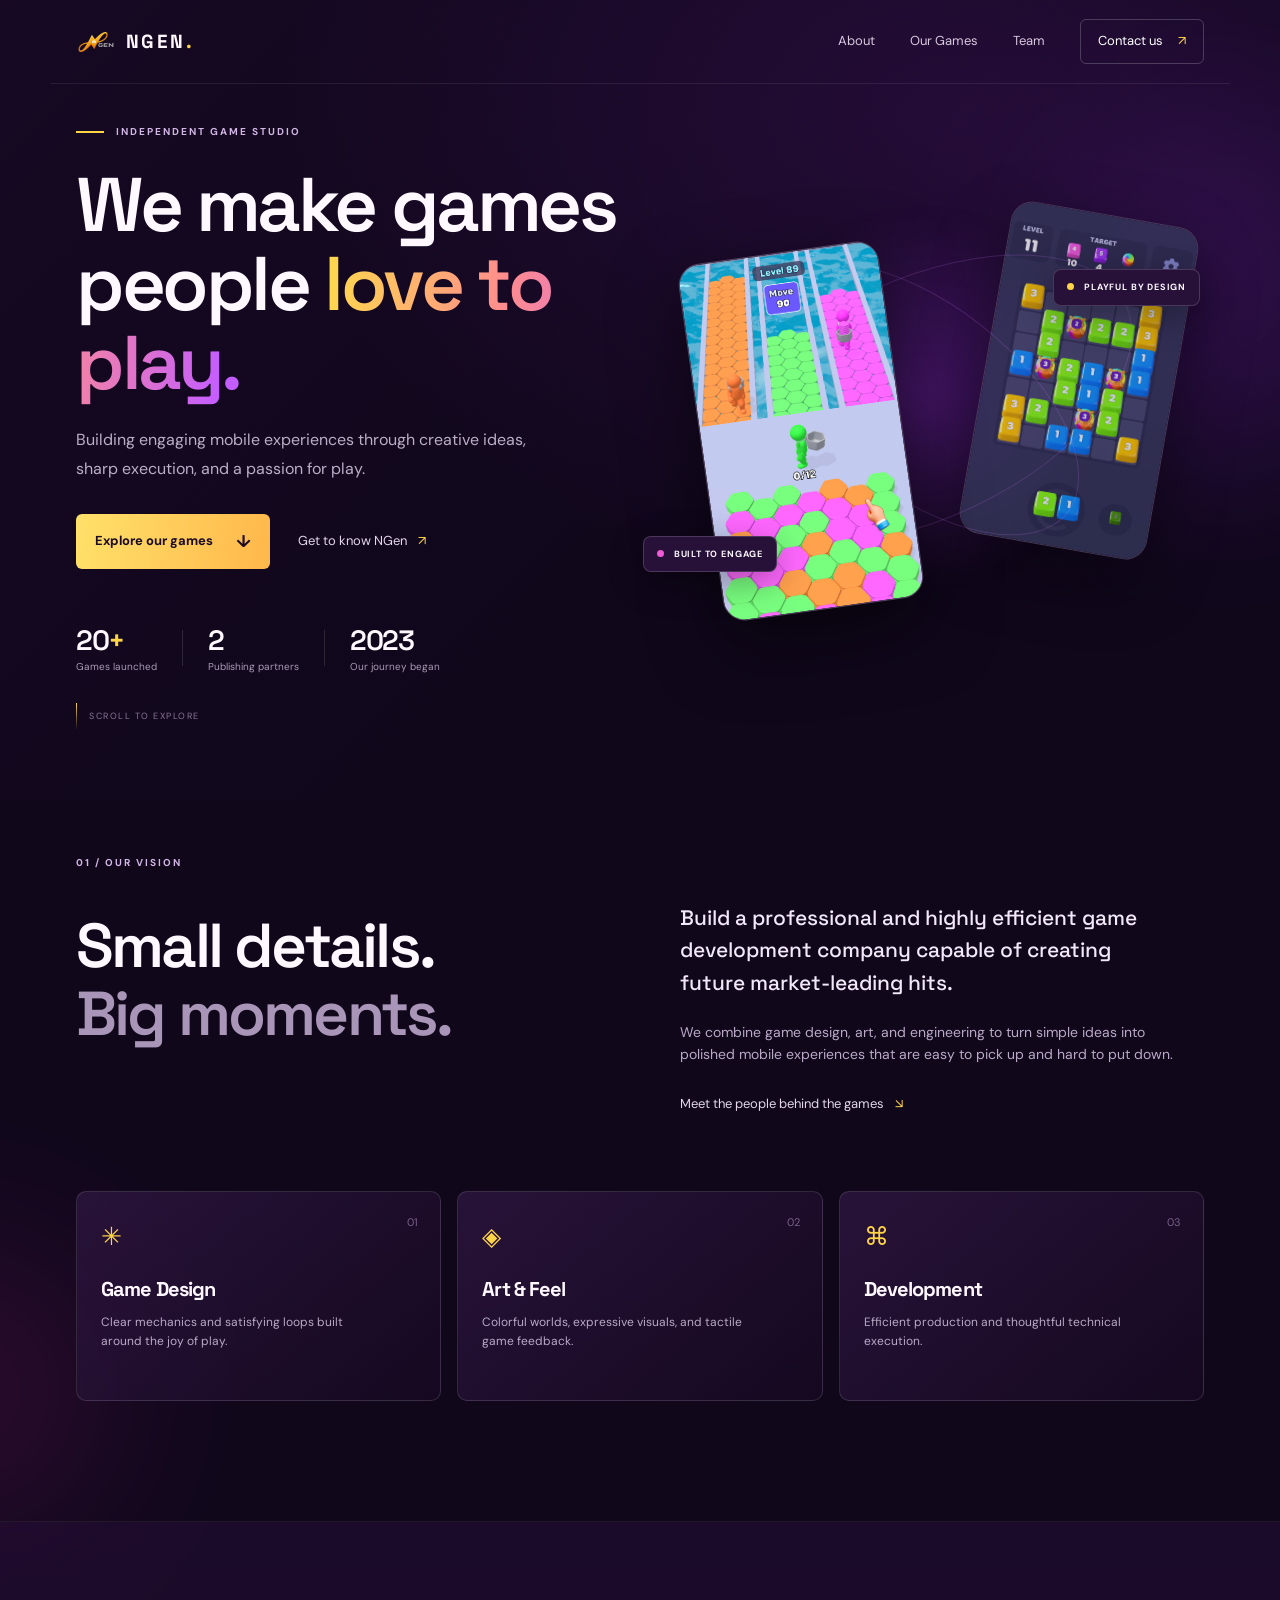
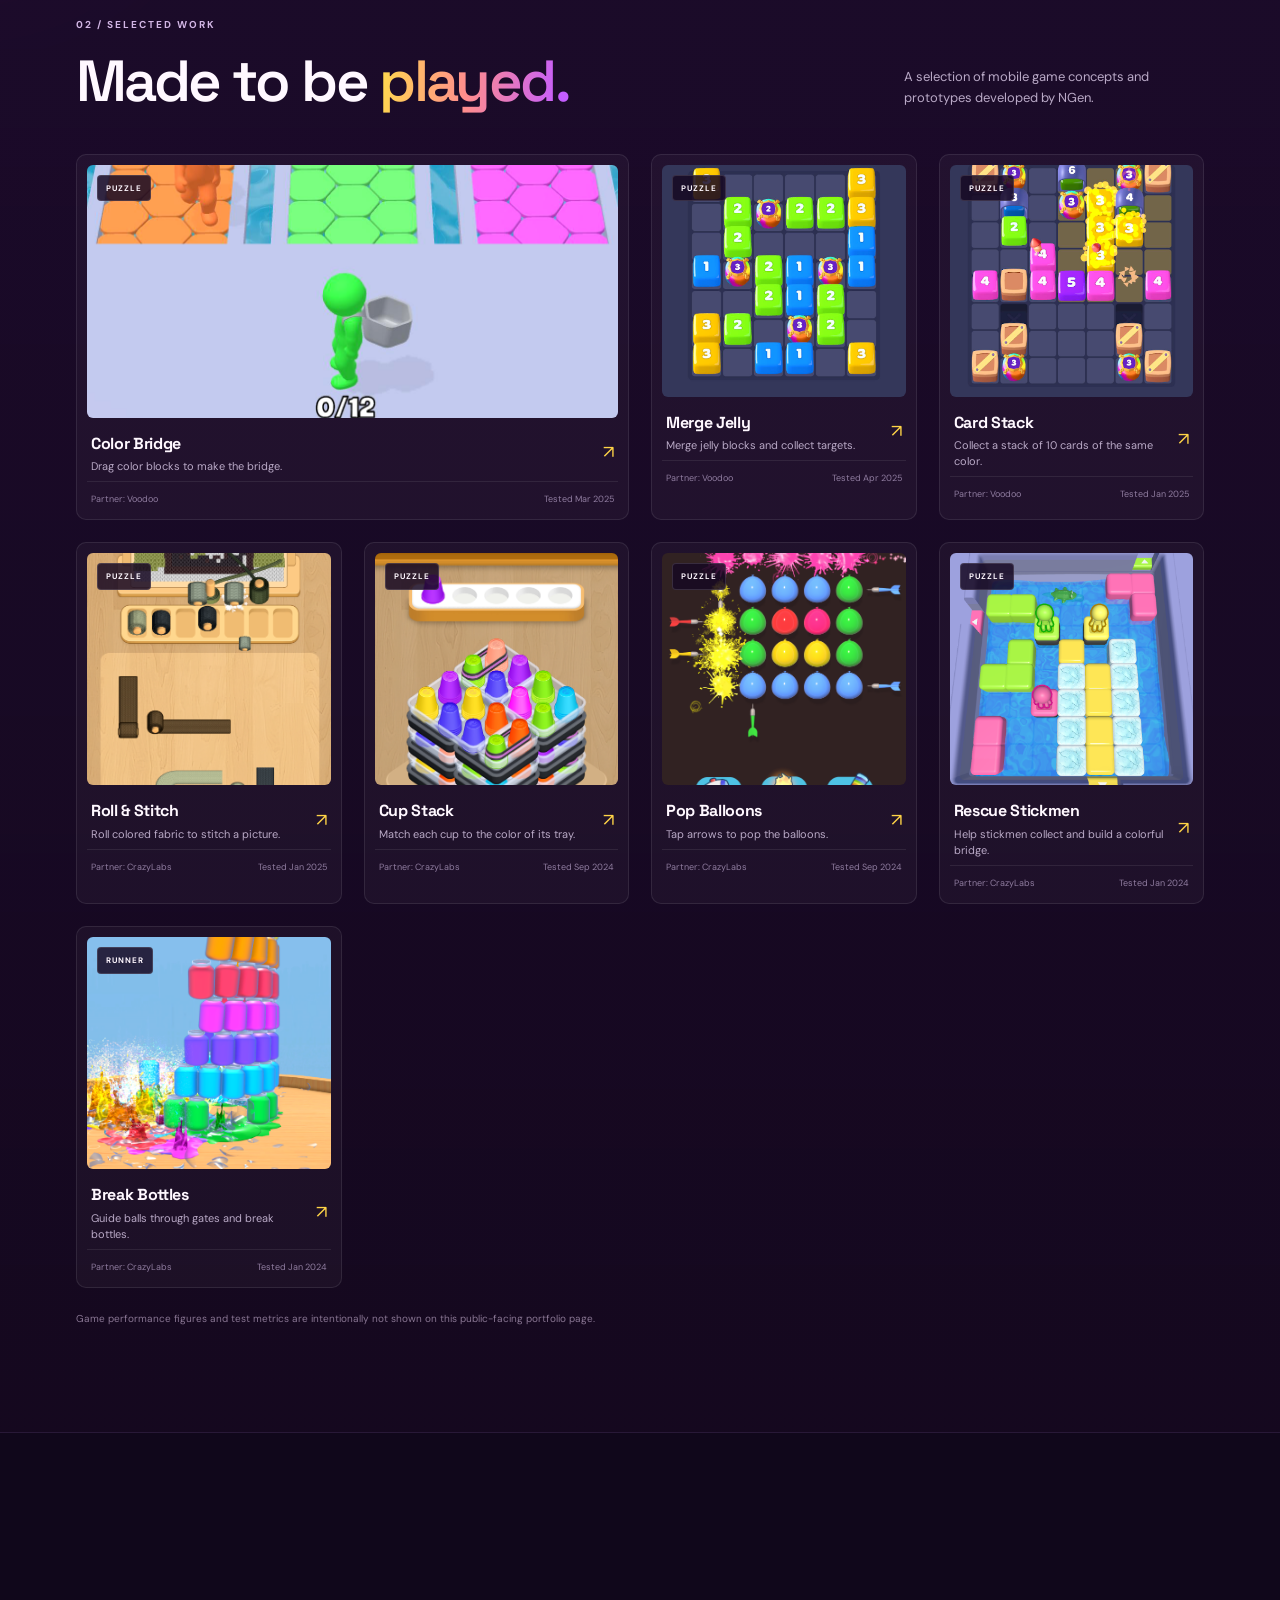
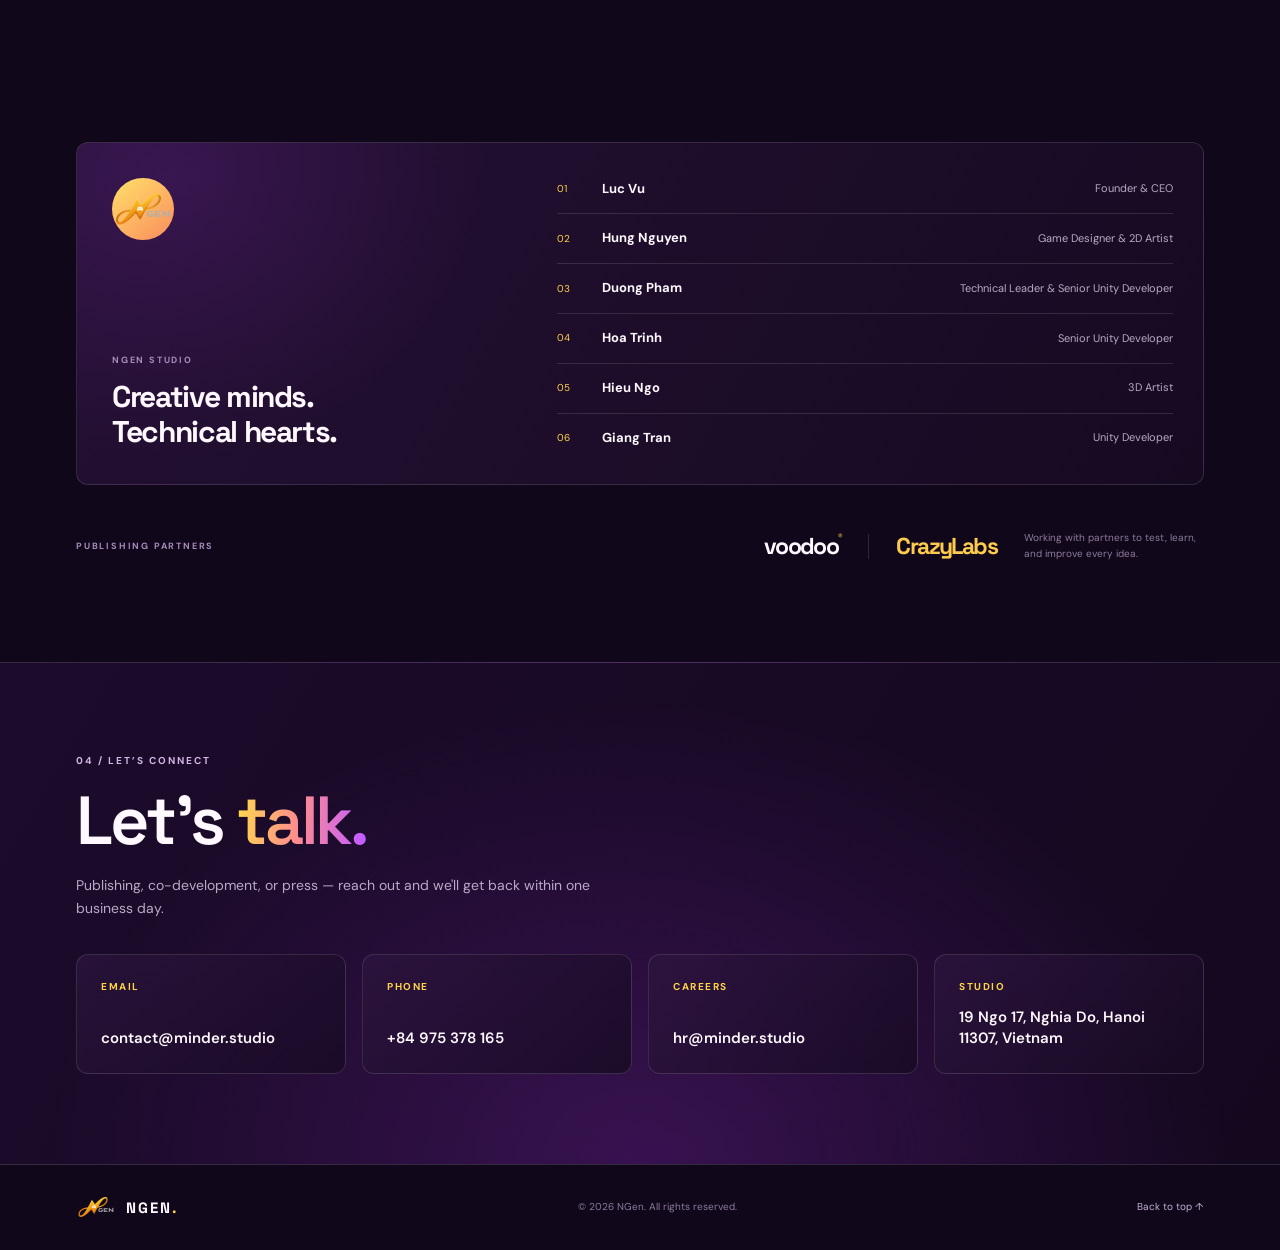
==== index.html @ eea365c1 "first commit" ====
<!doctype html>
<html lang="en">
<head>
  <meta charset="utf-8">
  <meta name="viewport" content="width=device-width, initial-scale=1">
  <meta name="theme-color" content="#160923">
  <meta name="description" content="NGen — game development studio creating engaging mobile games and future market-leading hits.">
  <title>NGen — Game Development Studio</title>
  <link rel="preconnect" href="https://fonts.googleapis.com">
  <link rel="preconnect" href="https://fonts.gstatic.com" crossorigin>
  <link href="https://fonts.googleapis.com/css2?family=DM+Sans:wght@400;500;600;700&family=Space+Grotesk:wght@400;500;600;700&display=swap" rel="stylesheet">
  <link rel="stylesheet" href="style.css">
</head>
<body>
  <div class="ambient ambient-one"></div>
  <div class="ambient ambient-two"></div>

  <header class="site-header">
    <a class="brand" href="#home" aria-label="NGen home">
      <img src="assets/fabric-icon.png" alt="NGen Logo" class="brand-logo-img">
      <span>NGEN<span class="brand-dot">.</span></span>
    </a>
    <button class="menu-toggle" aria-label="Toggle navigation" aria-expanded="false">
      <span></span><span></span>
    </button>
    <nav class="nav">
      <a href="#about">About</a>
      <a href="#games">Our Games</a>
      <a href="#team">Team</a>
      <a class="nav-cta" href="#contact">Contact us <span>↗</span></a>
    </nav>
  </header>

  <main>
    <!-- HERO SECTION -->
    <section class="hero section-wrap" id="home">
      <div class="hero-copy reveal">
        <div class="eyebrow"><span class="eyebrow-line"></span> INDEPENDENT GAME STUDIO</div>
        <h1>We make games<br>people <span class="gradient-text">love to play.</span></h1>
        <p class="hero-lead">Building engaging mobile experiences through creative ideas, sharp execution, and a passion for play.</p>
        <div class="hero-actions">
          <a class="button button-primary" href="#games">Explore our games <span>↓</span></a>
          <a class="text-link" href="#about">Get to know NGen <span>↗</span></a>
        </div>
        <div class="hero-stats">
          <div><strong>20<span>+</span></strong><small>Games launched</small></div>
          <i></i>
          <div><strong>2</strong><small>Publishing partners</small></div>
          <i></i>
          <div><strong>2023</strong><small>Our journey began</small></div>
        </div>
      </div>
      <div class="hero-art reveal">
        <div class="art-glow"></div>
        <div class="floating-card card-back"><img src="assets/merge-jelly.png" alt="Merge Jelly gameplay"></div>
        <div class="floating-card card-front"><img src="assets/color-bridge.png" alt="Color Bridge gameplay"></div>
        <div class="art-chip chip-one"><span class="chip-dot yellow"></span> PLAYFUL BY DESIGN</div>
        <div class="art-chip chip-two"><span class="chip-dot pink"></span> BUILT TO ENGAGE</div>
        <div class="orbit orbit-one"></div>
        <div class="orbit orbit-two"></div>
      </div>
      <a class="scroll-cue" href="#about"><span></span> SCROLL TO EXPLORE</a>
    </section>

    <!-- VISION SECTION -->
    <section class="vision section-wrap" id="about">
      <div class="section-kicker reveal">01 / OUR VISION</div>
      <div class="vision-grid">
        <h2 class="reveal">Small details.<br><span class="muted">Big moments.</span></h2>
        <div class="vision-copy reveal">
          <p class="large-copy">Build a professional and highly efficient game development company capable of creating future market-leading hits.</p>
          <p>We combine game design, art, and engineering to turn simple ideas into polished mobile experiences that are easy to pick up and hard to put down.</p>
          <a class="text-link" href="#team">Meet the people behind the games <span>↘</span></a>
        </div>
      </div>
      <div class="capabilities">
        <article class="capability reveal"><span class="cap-number">01</span><div class="cap-icon">✳</div><h3>Game Design</h3><p>Clear mechanics and satisfying loops built around the joy of play.</p></article>
        <article class="capability reveal"><span class="cap-number">02</span><div class="cap-icon">◈</div><h3>Art & Feel</h3><p>Colorful worlds, expressive visuals, and tactile game feedback.</p></article>
        <article class="capability reveal"><span class="cap-number">03</span><div class="cap-icon">⌘</div><h3>Development</h3><p>Efficient production and thoughtful technical execution.</p></article>
      </div>
    </section>

    <!-- GAMES SECTION -->
    <section class="games-section" id="games">
      <div class="section-wrap">
        <div class="section-heading reveal">
          <div>
            <div class="section-kicker">02 / SELECTED WORK</div>
            <h2>Made to be <span class="gradient-text">played.</span></h2>
          </div>
          <p>A selection of mobile game concepts and prototypes developed by NGen.</p>
        </div>
        <div class="game-grid">
          <article class="game-card game-large reveal"><div class="game-image"><img src="assets/color-bridge.png" alt="Color Bridge gameplay"><span class="game-type">PUZZLE</span></div><div class="game-info"><div><h3>Color Bridge</h3><p>Drag color blocks to make the bridge.</p></div><span class="game-arrow">↗</span></div><div class="game-meta"><span>Partner: Voodoo</span><span>Tested Mar 2025</span></div></article>
          <article class="game-card reveal"><div class="game-image"><img src="assets/merge-jelly.png" alt="Merge Jelly gameplay"><span class="game-type">PUZZLE</span></div><div class="game-info"><div><h3>Merge Jelly</h3><p>Merge jelly blocks and collect targets.</p></div><span class="game-arrow">↗</span></div><div class="game-meta"><span>Partner: Voodoo</span><span>Tested Apr 2025</span></div></article>
          <article class="game-card reveal"><div class="game-image"><img src="assets/card-stack.png" alt="Card Stack gameplay"><span class="game-type">PUZZLE</span></div><div class="game-info"><div><h3>Card Stack</h3><p>Collect a stack of 10 cards of the same color.</p></div><span class="game-arrow">↗</span></div><div class="game-meta"><span>Partner: Voodoo</span><span>Tested Jan 2025</span></div></article>
          <article class="game-card reveal"><div class="game-image"><img src="assets/roll-stitch.png" alt="Roll and Stitch gameplay"><span class="game-type">PUZZLE</span></div><div class="game-info"><div><h3>Roll & Stitch</h3><p>Roll colored fabric to stitch a picture.</p></div><span class="game-arrow">↗</span></div><div class="game-meta"><span>Partner: CrazyLabs</span><span>Tested Jan 2025</span></div></article>
          <article class="game-card reveal"><div class="game-image"><img src="assets/cup-stack.png" alt="Cup Stack gameplay"><span class="game-type">PUZZLE</span></div><div class="game-info"><div><h3>Cup Stack</h3><p>Match each cup to the color of its tray.</p></div><span class="game-arrow">↗</span></div><div class="game-meta"><span>Partner: CrazyLabs</span><span>Tested Sep 2024</span></div></article>
          <article class="game-card reveal"><div class="game-image"><img src="assets/pop-balloons.png" alt="Pop Balloons gameplay"><span class="game-type">PUZZLE</span></div><div class="game-info"><div><h3>Pop Balloons</h3><p>Tap arrows to pop the balloons.</p></div><span class="game-arrow">↗</span></div><div class="game-meta"><span>Partner: CrazyLabs</span><span>Tested Sep 2024</span></div></article>
          <article class="game-card reveal"><div class="game-image"><img src="assets/rescue-stickmen.png" alt="Rescue Stickmen gameplay"><span class="game-type">PUZZLE</span></div><div class="game-info"><div><h3>Rescue Stickmen</h3><p>Help stickmen collect and build a colorful bridge.</p></div><span class="game-arrow">↗</span></div><div class="game-meta"><span>Partner: CrazyLabs</span><span>Tested Jan 2024</span></div></article>
          <article class="game-card reveal"><div class="game-image"><img src="assets/break-bottles.png" alt="Break Bottles gameplay"><span class="game-type">RUNNER</span></div><div class="game-info"><div><h3>Break Bottles</h3><p>Guide balls through gates and break bottles.</p></div><span class="game-arrow">↗</span></div><div class="game-meta"><span>Partner: CrazyLabs</span><span>Tested Jan 2024</span></div></article>
        </div>
        <p class="portfolio-note">Game performance figures and test metrics are intentionally not shown on this public-facing portfolio page.</p>
      </div>
    </section>

    <!-- TEAM SECTION -->
    <section class="team section-wrap" id="team">
      <div class="section-kicker reveal">03 / THE PEOPLE</div>
      <div class="team-heading reveal">
        <h2>A team built<br><span class="muted">to make things happen.</span></h2>
        <p>A focused team bringing together game design, art, and Unity engineering.</p>
      </div>
      <div class="team-panel reveal">
        <div class="team-intro">
          <div class="team-orb"><img src="assets/fabric-icon.png" alt="NGen Icon" class="team-orb-img"></div>
          <div><span class="tiny-label">NGEN STUDIO</span><h3>Creative minds.<br>Technical hearts.</h3></div>
        </div>
        <div class="team-list">
          <div><span class="member-index">01</span><span class="member-name">Luc Vu</span><span class="member-role">Founder & CEO</span></div>
          <div><span class="member-index">02</span><span class="member-name">Hung Nguyen</span><span class="member-role">Game Designer & 2D Artist</span></div>
          <div><span class="member-index">03</span><span class="member-name">Duong Pham</span><span class="member-role">Technical Leader & Senior Unity Developer</span></div>
          <div><span class="member-index">04</span><span class="member-name">Hoa Trinh</span><span class="member-role">Senior Unity Developer</span></div>
          <div><span class="member-index">05</span><span class="member-name">Hieu Ngo</span><span class="member-role">3D Artist</span></div>
          <div><span class="member-index">06</span><span class="member-name">Giang Tran</span><span class="member-role">Unity Developer</span></div>
        </div>
      </div>
      <div class="partner-row reveal">
        <span class="tiny-label">PUBLISHING PARTNERS</span>
        <div class="partner-name">voodoo<span>®</span></div>
        <div class="partner-divider"></div>
        <div class="partner-name crazylabs">CrazyLabs</div>
        <div class="partner-caption">Working with partners to test, learn, and improve every idea.</div>
      </div>
    </section>

    <!-- CONTACT SECTION (Đã tối ưu màu sắc, đồng bộ card và grid) -->
    <section class="contact-section" id="contact">
      <div class="section-wrap contact-inner reveal">
        <div class="section-kicker">04 / LET’S CONNECT</div>
        <h2>Let's <span class="gradient-text">talk.</span></h2>
        <p>Publishing, co-development, or press — reach out and we'll get back within one business day.</p>
        
        <div class="contact-grid">
          <div class="contact-card">
            <span class="contact-label">EMAIL</span>
            <a href="mailto:contact@minder.studio" class="contact-value">contact@minder.studio</a>
          </div>
          <div class="contact-card">
            <span class="contact-label">PHONE</span>
            <a href="tel:+84975378165" class="contact-value">+84 975 378 165</a>
          </div>
          <div class="contact-card">
            <span class="contact-label">CAREERS</span>
            <a href="mailto:hr@minder.studio" class="contact-value">hr@minder.studio</a>
          </div>
          <div class="contact-card">
            <span class="contact-label">STUDIO</span>
            <p class="contact-value">19 Ngo 17, Nghia Do, Hanoi 11307, Vietnam</p>
          </div>
        </div>
      </div>
    </section>
  </main>

  <footer class="footer">
    <a class="brand" href="#home">
      <img src="assets/fabric-icon.png" alt="NGen Logo" class="brand-logo-img">
      <span>NGEN<span class="brand-dot">.</span></span>
    </a>
    <span>© <span id="year"></span> NGen. All rights reserved.</span>
    <a href="#home">Back to top ↑</a>
  </footer>
  <script src="script.js"></script>
</body>
</html>
---- style.css ----
:root {
  --bg: #10071b;
  --panel: #1a0c29;
  --panel2: #211031;
  --text: #fff8ff;
  --muted: #b9a9c6;
  --purple: #9e42f5;
  --pink: #f05bd6;
  --yellow: #ffd447;
  --line: rgba(255, 255, 255, 0.12);
  --max: 1180px;
}
* {
  box-sizing: border-box;
}
html {
  scroll-behavior: smooth;
  scroll-padding-top: 90px;
}
body {
  margin: 0;
  background: var(--bg);
  color: var(--text);
  font-family: "DM Sans", sans-serif;
  line-height: 1.6;
  overflow-x: hidden;
}
body:before {
  content: "";
  position: absolute;
  inset: 0 0 auto;
  height: 800px;
  pointer-events: none;
  background: radial-gradient(ellipse at 75% 15%, rgba(104, 30, 150, 0.22), transparent 50%),
    linear-gradient(135deg, rgba(65, 20, 90, 0.12), transparent 60%);
}
a {
  color: inherit;
  text-decoration: none;
}
.ambient {
  position: absolute;
  pointer-events: none;
  filter: blur(90px);
  opacity: 0.16;
  border-radius: 50%;
  z-index: -1;
}
.ambient-one {
  width: 360px;
  height: 360px;
  background: #982cf0;
  top: 100px;
  right: -120px;
}
.ambient-two {
  width: 280px;
  height: 280px;
  background: #d529a8;
  top: 1250px;
  left: -180px;
}
.site-header {
  height: 84px;
  max-width: var(--max);
  margin: auto;
  padding: 0 26px;
  display: flex;
  align-items: center;
  justify-content: space-between;
  position: relative;
  z-index: 10;
  border-bottom: 1px solid rgba(255, 255, 255, 0.08);
}
.brand {
  display: inline-flex;
  align-items: center;
  gap: 10px;
  font: 700 19px "Space Grotesk", sans-serif;
  letter-spacing: 0.13em;
}
.brand-logo-img {
  height: 40px;
  width: auto;
  object-fit: contain;
}
.brand-dot {
  color: var(--yellow);
}
.nav {
  display: flex;
  align-items: center;
  gap: 35px;
  font-size: 13px;
  color: #d7c9df;
}
.nav a:not(.nav-cta):hover,
.text-link:hover {
  color: var(--yellow);
}
.nav-cta {
  padding: 11px 17px;
  border: 1px solid rgba(255, 255, 255, 0.2);
  border-radius: 6px;
  color: #fff;
}
.nav-cta span {
  margin-left: 12px;
  color: var(--yellow);
}
.menu-toggle {
  display: none;
  background: none;
  border: 0;
}
.section-wrap {
  max-width: var(--max);
  margin: auto;
  padding-left: 26px;
  padding-right: 26px;
}
.hero {
  min-height: 660px;
  display: grid;
  grid-template-columns: 1fr 1fr;
  align-items: center;
  position: relative;
  padding-top: 40px;
  padding-bottom: 80px;
}
.eyebrow,
.section-kicker,
.tiny-label {
  font-size: 10px;
  letter-spacing: 0.2em;
  font-weight: 700;
  color: #d2b6e5;
}
.eyebrow {
  display: flex;
  align-items: center;
  gap: 12px;
}
.eyebrow-line {
  display: block;
  width: 28px;
  height: 2px;
  background: var(--yellow);
}
h1, h2, h3, p {
  margin-top: 0;
}
h1, h2, h3 {
  font-family: "Space Grotesk", sans-serif;
  letter-spacing: -0.045em;
}
h1 {
  font-size: clamp(48px, 6vw, 76px);
  line-height: 1.04;
  margin: 25px 0 24px;
  font-weight: 600;
}
h2 {
  font-size: clamp(38px, 4.8vw, 58px);
  line-height: 1.1;
  font-weight: 600;
  margin: 17px 0;
}
.gradient-text {
  background: linear-gradient(95deg, #ffd84e 2%, #ff8c8e 47%, #c45dff 95%);
  -webkit-background-clip: text;
  background-clip: text;
  color: transparent;
}
.muted {
  color: #a995b7;
}
.hero-lead {
  font-size: 16px;
  color: #bbaec7;
  max-width: 470px;
  line-height: 1.8;
}
.hero-actions {
  display: flex;
  align-items: center;
  gap: 28px;
  margin-top: 30px;
}
.button {
  display: inline-flex;
  align-items: center;
  gap: 23px;
  padding: 14px 19px;
  border-radius: 6px;
  font-size: 13px;
  font-weight: 700;
  transition: transform 0.2s, box-shadow 0.2s;
}
.button:hover {
  transform: translateY(-3px);
  box-shadow: 0 10px 35px #8e2cd344;
}
.button-primary {
  color: #1b0c24;
  background: linear-gradient(100deg, #ffe16a, #ffb74b);
}
.button span {
  font-size: 17px;
}
.text-link {
  font-size: 13px;
  color: #e4d7ed;
  transition: color 0.2s;
}
.text-link span {
  margin-left: 8px;
  color: var(--yellow);
}
.hero-stats {
  display: flex;
  align-items: center;
  gap: 25px;
  margin-top: 53px;
}
.hero-stats div {
  display: flex;
  flex-direction: column;
}
.hero-stats strong {
  font: 600 28px "Space Grotesk";
  letter-spacing: -0.05em;
}
.hero-stats strong span {
  color: var(--yellow);
}
.hero-stats small {
  font-size: 10px;
  color: #a99ab5;
  margin-top: 1px;
}
.hero-stats i {
  height: 36px;
  width: 1px;
  background: var(--line);
}
.hero-art {
  height: 470px;
  position: relative;
  display: flex;
  align-items: center;
  justify-content: center;
}
.art-glow {
  position: absolute;
  width: 370px;
  height: 370px;
  background: radial-gradient(circle, rgba(161, 48, 235, 0.32), transparent 70%);
  filter: blur(12px);
}
.floating-card {
  position: absolute;
  overflow: hidden;
  border: 1px solid rgba(255, 255, 255, 0.22);
  box-shadow: 0 25px 70px #0008;
  border-radius: 22px;
  background: #211033;
}
.floating-card img {
  width: 100%;
  height: 100%;
  object-fit: cover;
  display: block;
}
.card-back {
  width: 190px;
  height: 337px;
  right: 30px;
  top: 48px;
  transform: rotate(10deg);
  opacity: 0.8;
}
.card-front {
  width: 202px;
  height: 360px;
  left: 60px;
  top: 87px;
  transform: rotate(-8deg);
  z-index: 2;
}
.orbit {
  position: absolute;
  border: 1px solid rgba(212, 123, 255, 0.18);
  border-radius: 50%;
  transform: rotate(-25deg);
}
.orbit-one {
  width: 450px;
  height: 240px;
}
.orbit-two {
  width: 370px;
  height: 190px;
  transform: rotate(38deg);
}
.art-chip {
  position: absolute;
  z-index: 3;
  padding: 10px 13px;
  background: #271139;
  border: 1px solid rgba(255, 255, 255, 0.16);
  border-radius: 8px;
  font-size: 9px;
  font-weight: 700;
  letter-spacing: 0.09em;
  box-shadow: 0 10px 35px #0005;
}
.chip-one {
  right: 4px;
  top: 105px;
}
.chip-two {
  left: 3px;
  bottom: 62px;
}
.chip-dot {
  display: inline-block;
  width: 7px;
  height: 7px;
  border-radius: 50%;
  margin-right: 7px;
}
.yellow {
  background: var(--yellow);
}
.pink {
  background: var(--pink);
}
.scroll-cue {
  position: absolute;
  bottom: 25px;
  left: 26px;
  font-size: 9px;
  letter-spacing: 0.17em;
  color: #887695;
  display: flex;
  align-items: center;
  gap: 12px;
}
.scroll-cue span {
  height: 27px;
  width: 1px;
  background: linear-gradient(var(--yellow), transparent);
}
.vision {
  padding-top: 100px;
  padding-bottom: 120px;
}
.vision-grid {
  display: grid;
  grid-template-columns: 1fr 1fr;
  gap: 80px;
  align-items: start;
  margin-top: 24px;
}
.vision-grid h2 {
  font-size: clamp(42px, 5vw, 62px);
}
.vision-copy {
  padding-top: 7px;
}
.large-copy {
  font: 500 21px/1.55 "Space Grotesk";
  color: #f2e8f8;
  max-width: 500px;
}
.vision-copy > p:not(.large-copy) {
  font-size: 14px;
  color: var(--muted);
  max-width: 500px;
  margin-bottom: 25px;
}
.capabilities {
  display: grid;
  grid-template-columns: repeat(3, 1fr);
  gap: 16px;
  margin-top: 75px;
}
.capability {
  position: relative;
  border: 1px solid var(--line);
  background: linear-gradient(140deg, rgba(46, 22, 64, 0.8), rgba(23, 10, 34, 0.72));
  padding: 25px 24px 27px;
  border-radius: 10px;
  min-height: 210px;
  transition: transform 0.25s, border-color 0.25s;
}
.capability:hover {
  transform: translateY(-5px);
  border-color: #a54de1;
}
.cap-number {
  position: absolute;
  right: 22px;
  top: 22px;
  color: #776087;
  font-size: 11px;
}
.cap-icon {
  font-size: 25px;
  color: var(--yellow);
  margin-bottom: 16px;
}
.capability h3 {
  font-size: 20px;
  margin-bottom: 8px;
}
.capability p {
  font-size: 12px;
  color: var(--muted);
  max-width: 260px;
  margin-bottom: 0;
}
.games-section {
  padding: 95px 0 105px;
  background: linear-gradient(180deg, rgba(35, 13, 52, 0.6), rgba(21, 8, 31, 0.9));
  border-top: 1px solid rgba(255, 255, 255, 0.06);
  border-bottom: 1px solid rgba(255, 255, 255, 0.06);
}
.section-heading {
  display: flex;
  align-items: end;
  justify-content: space-between;
  gap: 40px;
  margin-bottom: 40px;
}
.section-heading h2 {
  margin-bottom: 0;
}
.section-heading > p {
  max-width: 300px;
  color: var(--muted);
  font-size: 13px;
  margin-bottom: 5px;
}
.game-grid {
  display: grid;
  grid-template-columns: repeat(4, minmax(0, 1fr));
  gap: 22px;
}
.game-card {
  padding: 10px;
  background: rgba(255, 255, 255, 0.035);
  border: 1px solid rgba(255, 255, 255, 0.09);
  border-radius: 10px;
  min-width: 0;
  transition: transform 0.25s, border-color 0.25s, background 0.25s;
}
.game-card:hover {
  transform: translateY(-5px);
  border-color: rgba(214, 126, 255, 0.45);
  background: rgba(255, 255, 255, 0.055);
}
.game-large {
  grid-column: span 2;
}
.game-image {
  position: relative;
  aspect-ratio: 1.05/1;
  overflow: hidden;
  border-radius: 6px;
  background: #29103a;
}
.game-large .game-image {
  aspect-ratio: 2.1/1;
}
.game-image img {
  width: 100%;
  height: 100%;
  object-fit: cover;
  display: block;
  transition: transform 0.5s;
}
.game-card:hover .game-image img {
  transform: scale(1.045);
}
.game-type {
  position: absolute;
  top: 10px;
  left: 10px;
  font-size: 8px;
  letter-spacing: 0.13em;
  font-weight: 700;
  padding: 6px 8px;
  background: #170923d9;
  border: 1px solid #ffffff22;
  border-radius: 4px;
}
.game-info {
  display: flex;
  justify-content: space-between;
  align-items: center;
  padding: 13px 4px 6px;
  gap: 8px;
}
.game-info h3 {
  font-size: 16px;
  margin-bottom: 3px;
  letter-spacing: -0.02em;
}
.game-info p {
  font-size: 11px;
  line-height: 1.45;
  color: var(--muted);
  margin: 0;
}
.game-arrow {
  font-size: 18px;
  color: var(--yellow);
}
.game-meta {
  border-top: 1px solid rgba(255, 255, 255, 0.08);
  padding: 10px 4px 3px;
  display: flex;
  justify-content: space-between;
  gap: 8px;
  font-size: 9px;
  color: #8f7c9f;
}
.portfolio-note {
  font-size: 10px;
  color: #897693;
  margin: 23px 0 0;
}
.team {
  padding-top: 110px;
  padding-bottom: 100px;
}
.team-heading {
  display: flex;
  align-items: end;
  justify-content: space-between;
  gap: 40px;
  margin-bottom: 38px;
}
.team-heading h2 {
  margin-bottom: 0;
}
.team-heading p {
  max-width: 290px;
  color: var(--muted);
  font-size: 13px;
  margin-bottom: 5px;
}
.team-panel {
  display: grid;
  grid-template-columns: 0.8fr 1.2fr;
  border: 1px solid var(--line);
  border-radius: 12px;
  background: linear-gradient(120deg, #241033, #160a21);
  overflow: hidden;
}
.team-intro {
  padding: 35px;
  display: flex;
  flex-direction: column;
  justify-content: space-between;
  min-height: 310px;
  background: radial-gradient(ellipse at 20% 10%, rgba(142, 48, 199, 0.2), transparent 65%);
}
.team-orb {
  width: 62px;
  height: 62px;
  display: grid;
  place-items: center;
  border-radius: 50%;
  overflow: hidden;
  background: linear-gradient(140deg, #ffe16a, #fa8c5d);
}
.team-orb-img {
  width: 100%;
  height: 100%;
  object-fit: cover;
}
.tiny-label {
  font-size: 9px;
  color: #a88cbb;
}
.team-intro h3 {
  font-size: 30px;
  line-height: 1.16;
  margin: 9px 0 0;
}
.team-list {
  padding: 22px 30px;
}
.team-list > div {
  display: grid;
  grid-template-columns: 35px minmax(125px, 0.7fr) 1.3fr;
  align-items: center;
  gap: 10px;
  padding: 14px 0;
  border-bottom: 1px solid var(--line);
}
.team-list > div:last-child {
  border-bottom: 0;
}
.member-index {
  font-size: 10px;
  color: var(--yellow);
}
.member-name {
  font-size: 13px;
  font-weight: 700;
}
.member-role {
  font-size: 11px;
  color: var(--muted);
  text-align: right;
}
.partner-row {
  display: flex;
  align-items: center;
  gap: 27px;
  padding: 28px 0 0;
  margin-top: 17px;
}
.partner-row .tiny-label {
  margin-right: auto;
}
.partner-name {
  font: 700 23px "Space Grotesk";
  letter-spacing: -0.07em;
}
.partner-name span {
  font-size: 9px;
  vertical-align: top;
  color: var(--yellow);
}
.crazylabs {
  color: #ffcb4d;
}
.partner-divider {
  height: 25px;
  width: 1px;
  background: var(--line);
}
.partner-caption {
  font-size: 10px;
  color: #8e7b9c;
  max-width: 180px;
}

/* CONTACT SECTION - Tối ưu hóa màu sắc, đồng bộ card và hiệu ứng hover */
.contact-section {
  position: relative;
  overflow: hidden;
  background: radial-gradient(ellipse at 50% 100%, rgba(131, 38, 183, 0.3), transparent 65%),
    linear-gradient(120deg, #1c0b2b, #14081f);
  border-top: 1px solid var(--line);
  border-bottom: 1px solid var(--line);
}
.contact-inner {
  padding-top: 90px;
  padding-bottom: 90px;
}
.contact-inner h2 {
  font-size: clamp(42px, 6vw, 68px);
  margin: 15px 0 15px;
}
.contact-inner > p {
  color: var(--muted);
  font-size: 14px;
  max-width: 550px;
  margin: 0 0 35px;
  line-height: 1.6;
}
.contact-grid {
  display: grid;
  grid-template-columns: repeat(auto-fit, minmax(240px, 1fr));
  gap: 16px;
}
.contact-card {
  background: linear-gradient(140deg, rgba(46, 22, 64, 0.7), rgba(23, 10, 34, 0.8));
  border: 1px solid var(--line);
  border-radius: 12px;
  padding: 24px;
  display: flex;
  flex-direction: column;
  justify-content: space-between;
  transition: transform 0.25s, border-color 0.25s, background 0.25s;
}
.contact-card:hover {
  transform: translateY(-4px);
  border-color: rgba(214, 126, 255, 0.45);
  background: linear-gradient(140deg, rgba(56, 26, 78, 0.8), rgba(30, 13, 44, 0.9));
}
.contact-label {
  font-size: 10px;
  color: var(--yellow);
  font-weight: 700;
  letter-spacing: 0.15em;
  margin-bottom: 12px;
}
.contact-value {
  color: var(--text);
  font-weight: 600;
  font-size: 15px;
  text-decoration: none;
  margin: 0;
  line-height: 1.4;
  word-break: break-word;
  transition: color 0.2s;
}
.contact-value:hover {
  color: var(--yellow);
}

/* FOOTER */
.footer {
  max-width: var(--max);
  margin: auto;
  min-height: 85px;
  padding: 18px 26px;
  display: flex;
  align-items: center;
  justify-content: space-between;
  gap: 20px;
  color: #8e7b9b;
  font-size: 10px;
}
.footer .brand {
  color: #fff8ff;
  font-size: 15px;
}
.footer > a:last-child {
  color: #c5b1d2;
}

/* REVEAL ANIMATION */
.reveal {
  opacity: 0;
  transform: translateY(18px);
  transition: opacity 0.7s ease, transform 0.7s ease;
}
.reveal.is-visible {
  opacity: 1;
  transform: translateY(0);
}

/* RESPONSIVE MEDIA QUERIES */
@media (max-width: 900px) {
  .hero {
    grid-template-columns: 1.05fr 0.95fr;
    min-height: 600px;
  }
  .hero-art {
    transform: scale(0.85);
    margin: 0 -35px;
  }
  .hero-stats {
    gap: 15px;
  }
  .game-grid {
    grid-template-columns: repeat(2, minmax(0, 1fr));
  }
  .game-large {
    grid-column: span 1;
  }
  .game-large .game-image {
    aspect-ratio: 1.05/1;
  }
  .team-panel {
    grid-template-columns: 0.7fr 1.3fr;
  }
  .team-intro {
    padding: 25px;
  }
  .team-list {
    padding: 18px 20px;
  }
  .partner-row {
    gap: 17px;
  }
  .partner-caption {
    display: none;
  }
}

@media (max-width: 640px) {
  .site-header {
    height: 70px;
    padding: 0 20px;
  }
  .menu-toggle {
    display: flex;
    flex-direction: column;
    gap: 5px;
    padding: 8px;
  }
  .menu-toggle span {
    width: 22px;
    height: 2px;
    background: #fff;
    display: block;
  }
  .nav {
    display: none;
    position: absolute;
    top: 69px;
    left: 0;
    right: 0;
    background: #190b25;
    padding: 18px 22px 23px;
    flex-direction: column;
    align-items: stretch;
    gap: 18px;
    border-bottom: 1px solid var(--line);
  }
  .nav.open {
    display: flex;
  }
  .nav-cta {
    text-align: center;
  }
  .section-wrap {
    padding-left: 20px;
    padding-right: 20px;
  }
  .hero {
    display: flex;
    flex-direction: column;
    align-items: stretch;
    padding-top: 65px;
    padding-bottom: 65px;
    min-height: 0;
  }
  .hero-copy {
    position: relative;
    z-index: 2;
  }
  .hero h1 {
    font-size: clamp(45px, 12vw, 63px);
  }
  .hero-lead {
    font-size: 14px;
  }
  .hero-actions {
    gap: 17px;
    flex-wrap: wrap;
  }
  .hero-stats {
    gap: 15px;
    margin-top: 35px;
  }
  .hero-stats strong {
    font-size: 24px;
  }
  .hero-stats small {
    font-size: 9px;
  }
  .hero-art {
    height: 360px;
    transform: none;
    margin: 15px 0 0;
  }
  .card-back {
    right: 20px;
    top: 25px;
    width: 155px;
    height: 275px;
  }
  .card-front {
    left: calc(50% - 125px);
    top: 50px;
    width: 165px;
    height: 293px;
  }
  .orbit-one {
    width: 340px;
    height: 190px;
  }
  .orbit-two {
    width: 290px;
    height: 160px;
  }
  .chip-one {
    right: 0;
    top: 55px;
  }
  .chip-two {
    left: 0;
    bottom: 38px;
  }
  .scroll-cue {
    display: none;
  }
  .vision {
    padding-top: 65px;
    padding-bottom: 70px;
  }
  .vision-grid {
    grid-template-columns: 1fr;
    gap: 15px;
  }
  .vision-grid h2 {
    font-size: 46px;
  }
  .large-copy {
    font-size: 19px;
  }
  .capabilities {
    grid-template-columns: 1fr;
    gap: 12px;
    margin-top: 35px;
  }
  .capability {
    min-height: 0;
    padding: 22px;
  }
  .games-section {
    padding: 70px 0;
  }
  .section-heading,
  .team-heading {
    align-items: start;
    flex-direction: column;
    gap: 13px;
  }
  .section-heading h2,
  .team-heading h2 {
    font-size: 43px;
  }
  .section-heading > p,
  .team-heading p {
    margin: 0;
  }
  .game-grid {
    gap: 12px;
  }
  .game-card {
    padding: 7px;
  }
  .game-info {
    align-items: start;
    padding: 10px 2px 7px;
  }
  .game-info h3 {
    font-size: 14px;
  }
  .game-info p {
    font-size: 10px;
  }
  .game-arrow {
    font-size: 15px;
  }
  .game-meta {
    flex-direction: column;
    gap: 2px;
    padding: 8px 2px 2px;
    font-size: 9px;
  }
  .game-type {
    top: 7px;
    left: 7px;
    font-size: 7px;
    padding: 5px 6px;
  }
  .portfolio-note {
    line-height: 1.6;
  }
  .team {
    padding-top: 75px;
    padding-bottom: 70px;
  }
  .team-panel {
    grid-template-columns: 1fr;
  }
  .team-intro {
    min-height: 210px;
    padding: 25px;
  }
  .team-intro h3 {
    font-size: 26px;
  }
  .team-list {
    padding: 12px 20px;
  }
  .team-list > div {
    grid-template-columns: 24px 1fr;
    gap: 6px;
    padding: 12px 0;
  }
  .member-role {
    grid-column: 2;
    text-align: left;
    font-size: 10px;
  }
  .partner-row {
    flex-wrap: wrap;
    gap: 15px;
    padding-top: 24px;
  }
  .partner-row .tiny-label {
    width: 100%;
  }
  .partner-name {
    font-size: 21px;
  }
  .contact-inner {
    padding-top: 70px;
    padding-bottom: 70px;
  }
  .contact-inner h2 {
    font-size: 43px;
  }
  .contact-inner > p {
    max-width: 310px;
  }
  .footer {
    padding: 20px;
    flex-wrap: wrap;
  }
  .footer > span {
    order: 3;
    width: 100%;
  }
}

@media (prefers-reduced-motion: reduce) {
  html {
    scroll-behavior: auto;
  }
  *, *:before, *:after {
    transition: none !important;
  }
  .reveal {
    opacity: 1;
    transform: none;
  }
}
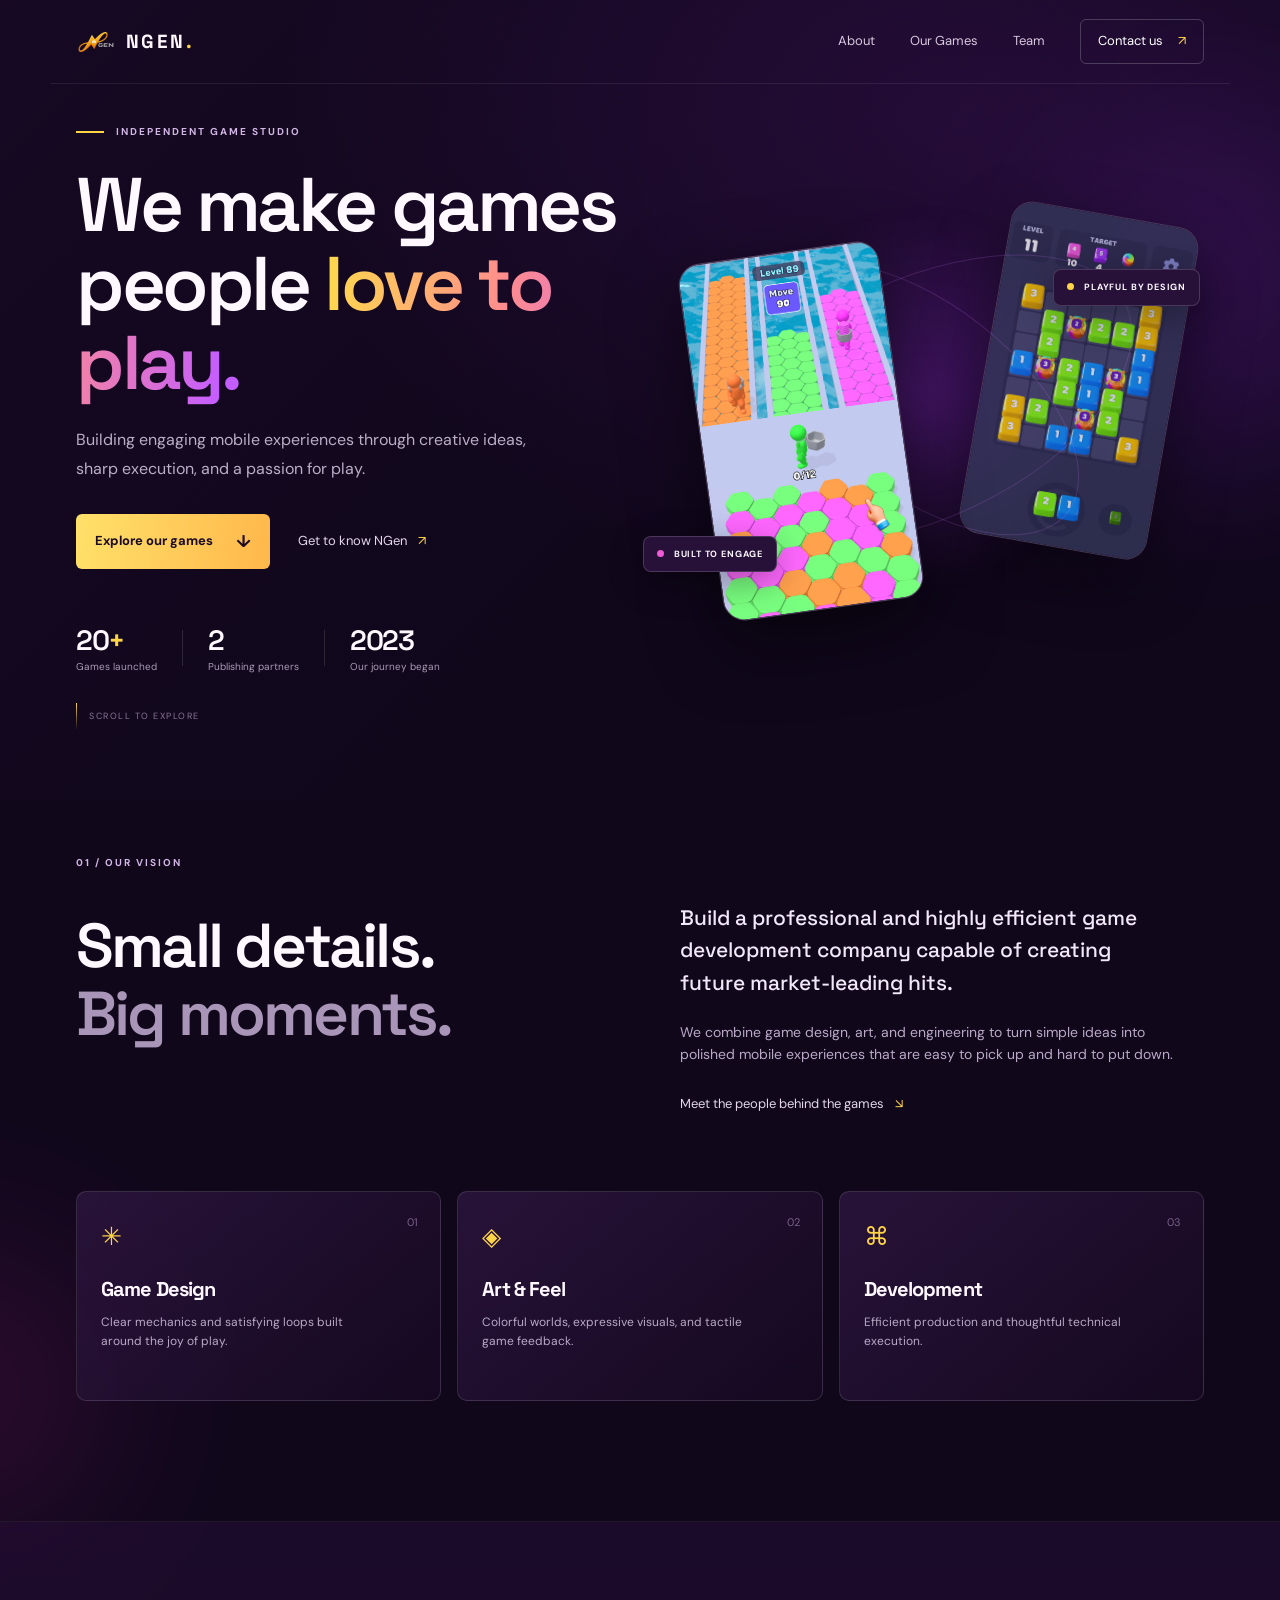
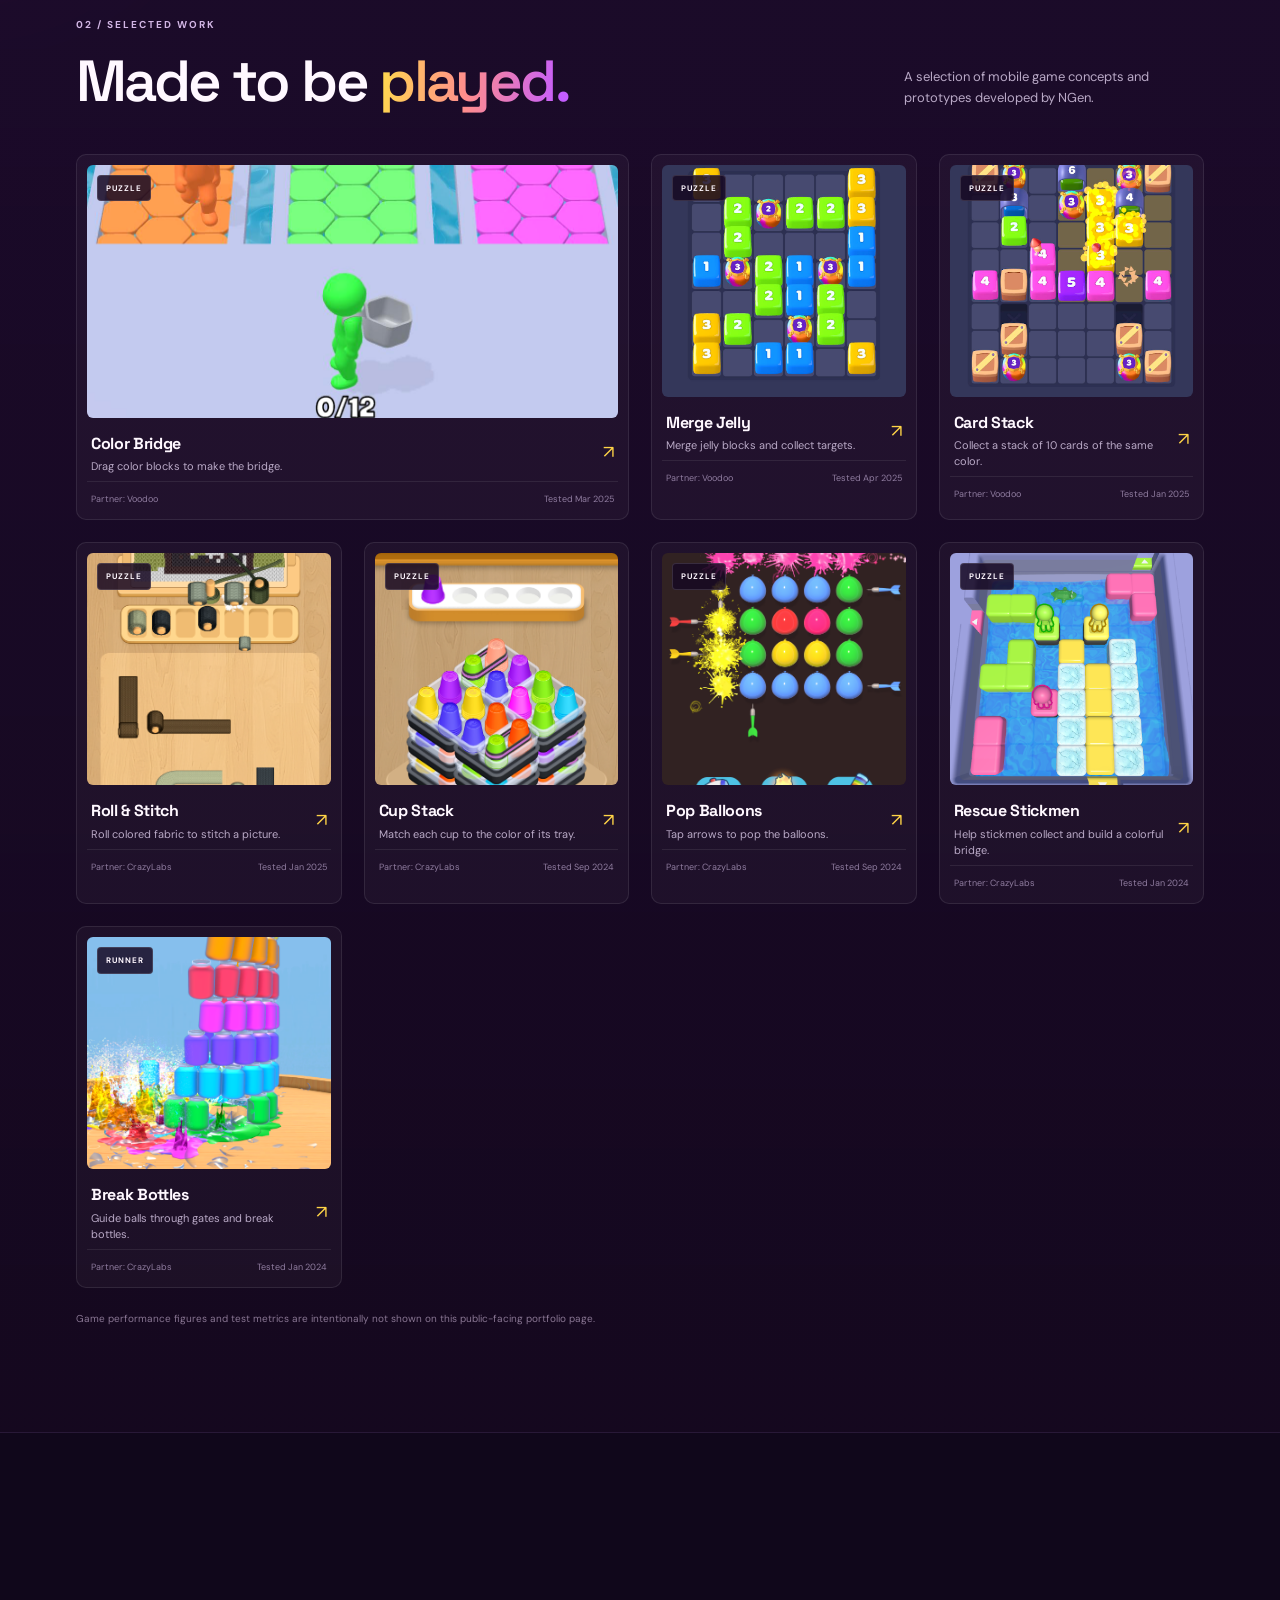
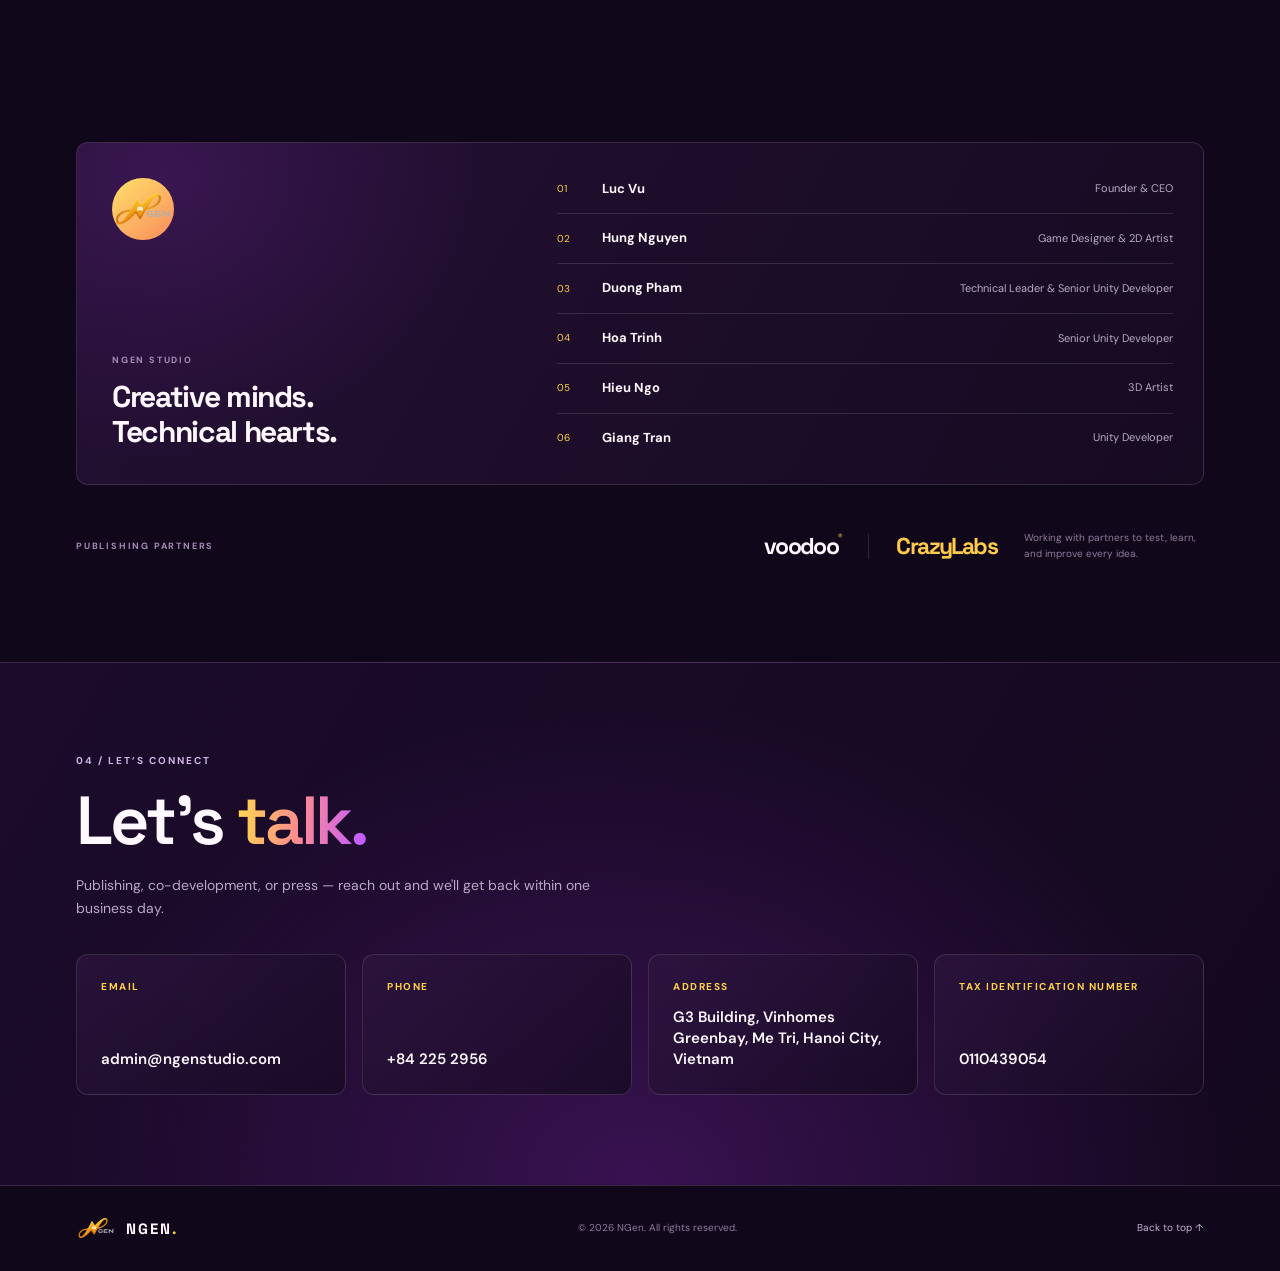
==== commit b39a76f2: "first commit" ====
--- a/index.html
+++ b/index.html
@@ -144,19 +144,19 @@
         <div class="contact-grid">
           <div class="contact-card">
             <span class="contact-label">EMAIL</span>
-            <a href="mailto:contact@minder.studio" class="contact-value">contact@minder.studio</a>
+            <a href="mailto:contact@minder.studio" class="contact-value">admin@ngenstudio.com</a>
           </div>
           <div class="contact-card">
             <span class="contact-label">PHONE</span>
-            <a href="tel:+84975378165" class="contact-value">+84 975 378 165</a>
+            <a href="tel:+84975378165" class="contact-value">+84 225 2956</a>
           </div>
           <div class="contact-card">
-            <span class="contact-label">CAREERS</span>
-            <a href="mailto:hr@minder.studio" class="contact-value">hr@minder.studio</a>
+            <span class="contact-label">ADDRESS</span>
+            <a href="mailto:hr@minder.studio" class="contact-value">G3 Building, Vinhomes Greenbay, Me Tri, Hanoi City, Vietnam</a>
           </div>
           <div class="contact-card">
-            <span class="contact-label">STUDIO</span>
-            <p class="contact-value">19 Ngo 17, Nghia Do, Hanoi 11307, Vietnam</p>
+            <span class="contact-label">TAX IDENTIFICATION NUMBER</span>
+            <p class="contact-value">0110439054</p>
           </div>
         </div>
       </div>
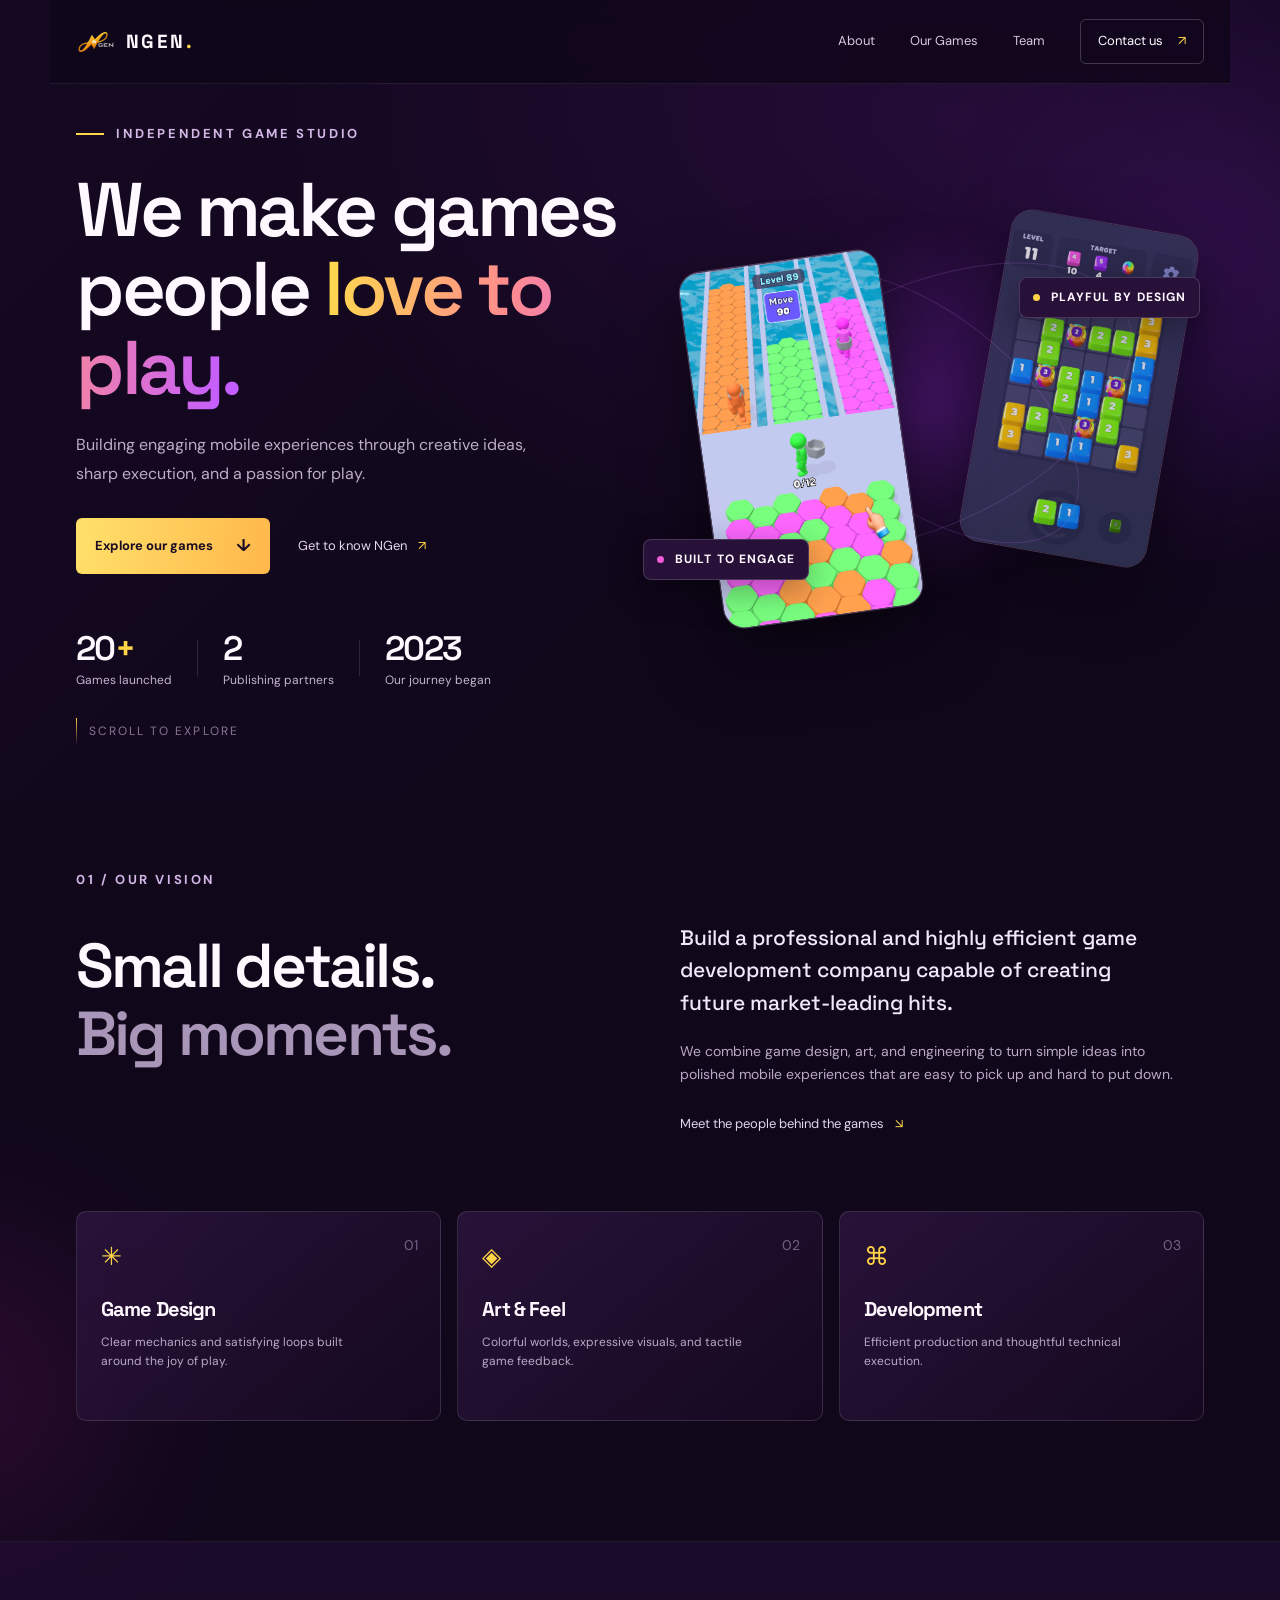
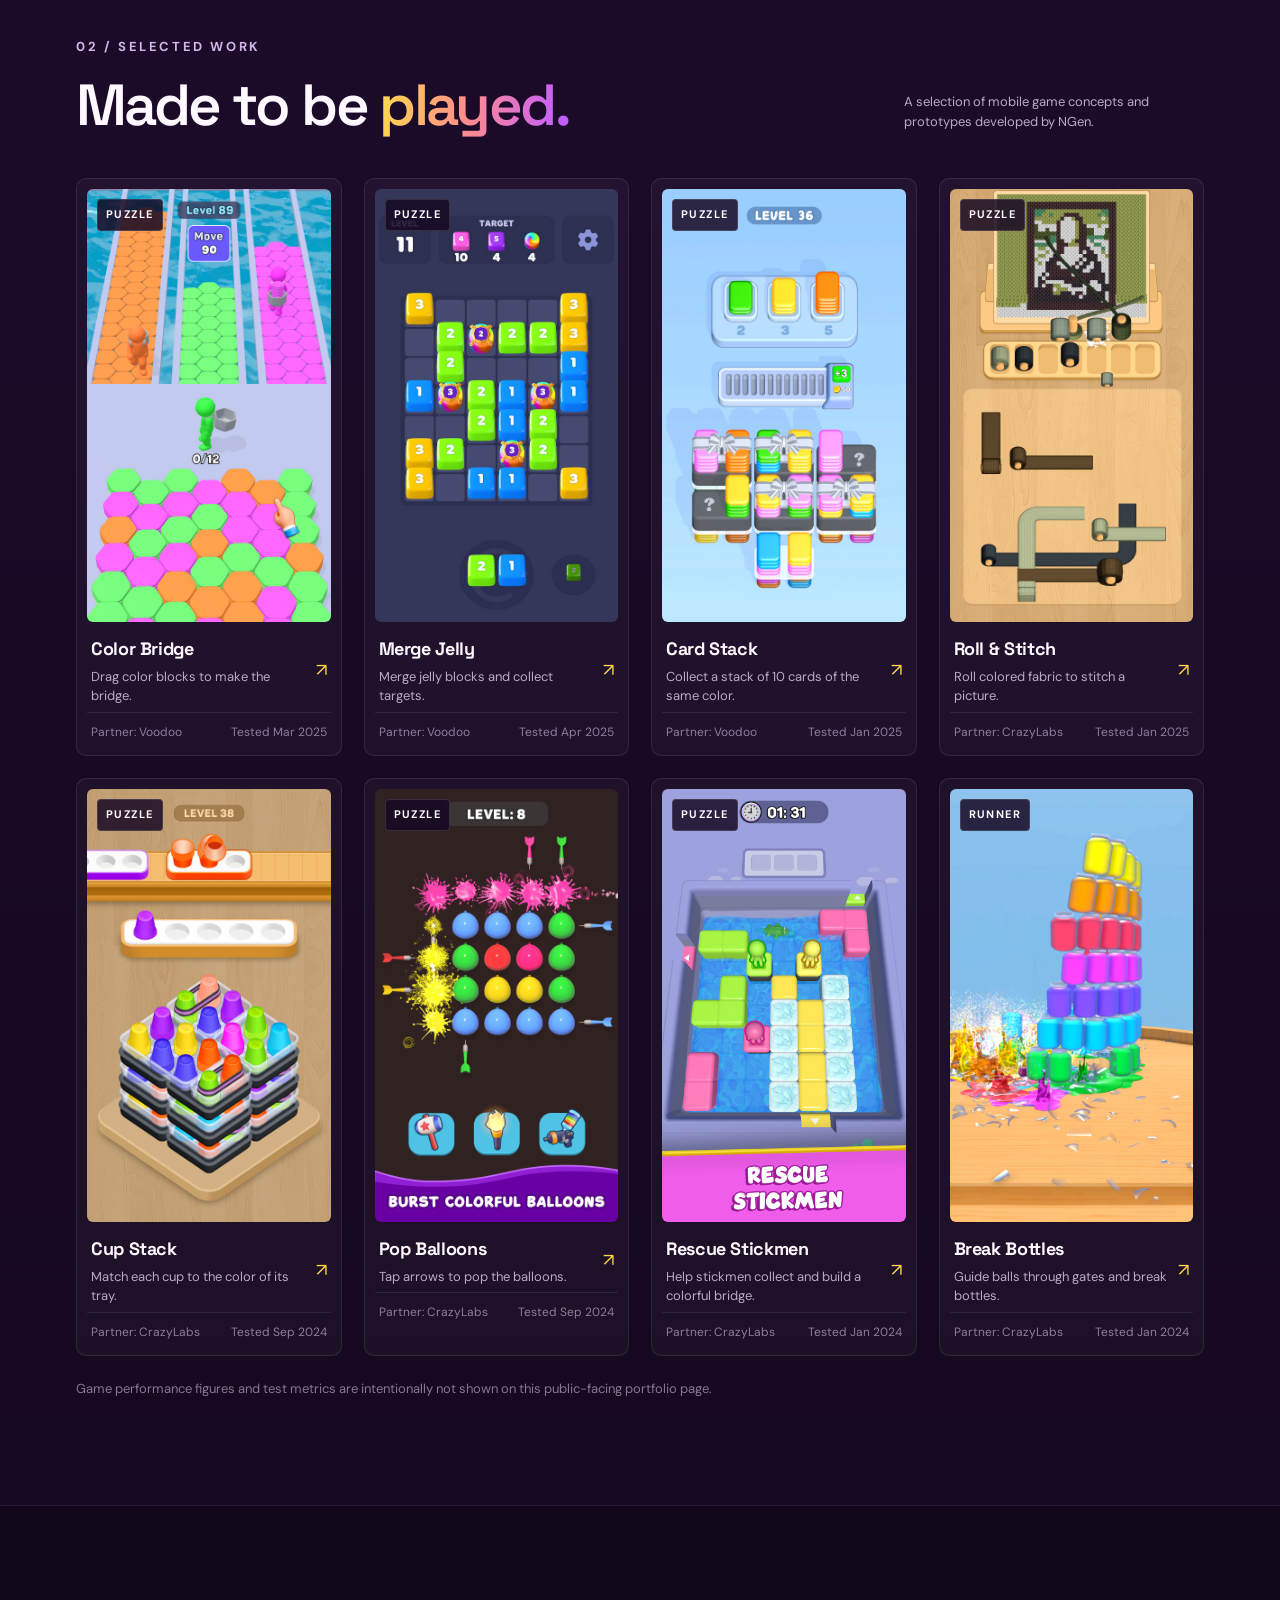
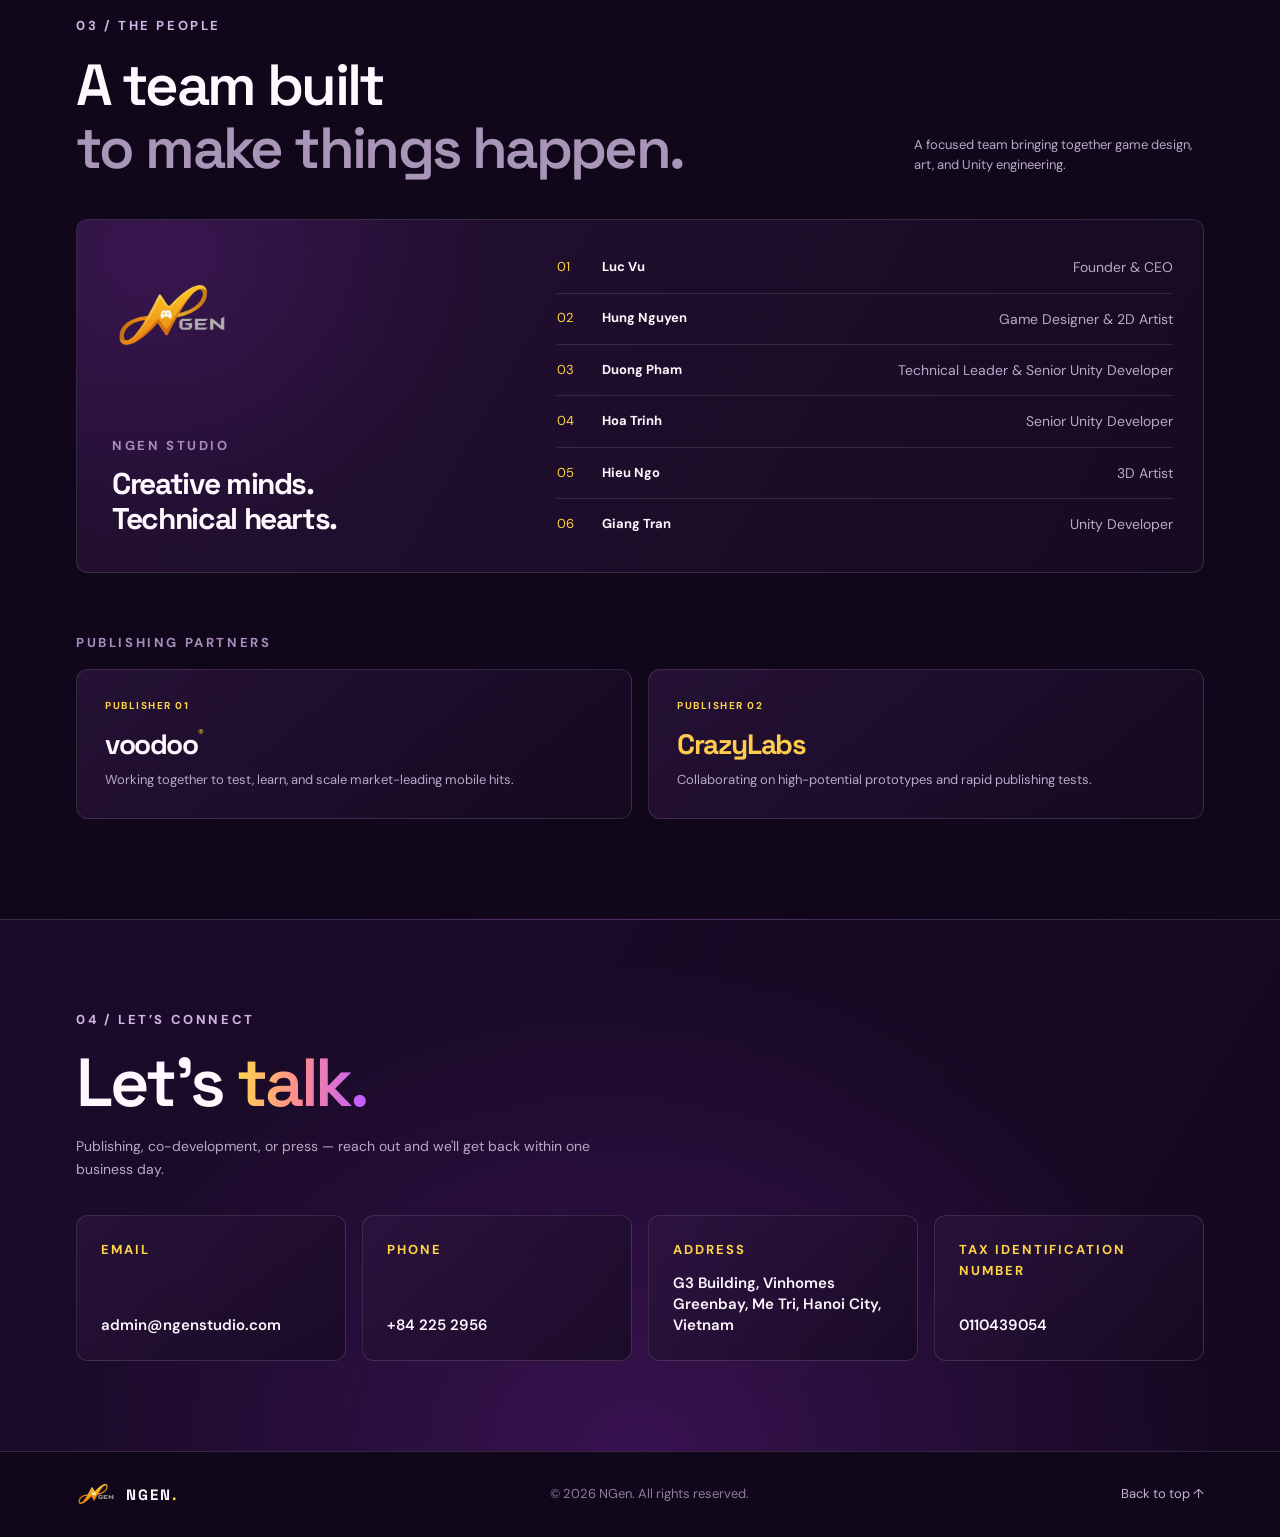
==== commit 903693c5: "first commit" ====
--- a/index.html
+++ b/index.html
@@ -5,6 +5,7 @@
   <meta name="viewport" content="width=device-width, initial-scale=1">
   <meta name="theme-color" content="#160923">
   <meta name="description" content="NGen — game development studio creating engaging mobile games and future market-leading hits.">
+  <link rel="icon" type="image/png" href="./assets/fabric-icon.png">
   <title>NGen — Game Development Studio</title>
   <link rel="preconnect" href="https://fonts.googleapis.com">
   <link rel="preconnect" href="https://fonts.gstatic.com" crossorigin>
@@ -91,7 +92,7 @@
           <p>A selection of mobile game concepts and prototypes developed by NGen.</p>
         </div>
         <div class="game-grid">
-          <article class="game-card game-large reveal"><div class="game-image"><img src="assets/color-bridge.png" alt="Color Bridge gameplay"><span class="game-type">PUZZLE</span></div><div class="game-info"><div><h3>Color Bridge</h3><p>Drag color blocks to make the bridge.</p></div><span class="game-arrow">↗</span></div><div class="game-meta"><span>Partner: Voodoo</span><span>Tested Mar 2025</span></div></article>
+          <article class="game-card reveal"><div class="game-image"><img src="assets/color-bridge.png" alt="Color Bridge gameplay"><span class="game-type">PUZZLE</span></div><div class="game-info"><div><h3>Color Bridge</h3><p>Drag color blocks to make the bridge.</p></div><span class="game-arrow">↗</span></div><div class="game-meta"><span>Partner: Voodoo</span><span>Tested Mar 2025</span></div></article>
           <article class="game-card reveal"><div class="game-image"><img src="assets/merge-jelly.png" alt="Merge Jelly gameplay"><span class="game-type">PUZZLE</span></div><div class="game-info"><div><h3>Merge Jelly</h3><p>Merge jelly blocks and collect targets.</p></div><span class="game-arrow">↗</span></div><div class="game-meta"><span>Partner: Voodoo</span><span>Tested Apr 2025</span></div></article>
           <article class="game-card reveal"><div class="game-image"><img src="assets/card-stack.png" alt="Card Stack gameplay"><span class="game-type">PUZZLE</span></div><div class="game-info"><div><h3>Card Stack</h3><p>Collect a stack of 10 cards of the same color.</p></div><span class="game-arrow">↗</span></div><div class="game-meta"><span>Partner: Voodoo</span><span>Tested Jan 2025</span></div></article>
           <article class="game-card reveal"><div class="game-image"><img src="assets/roll-stitch.png" alt="Roll and Stitch gameplay"><span class="game-type">PUZZLE</span></div><div class="game-info"><div><h3>Roll & Stitch</h3><p>Roll colored fabric to stitch a picture.</p></div><span class="game-arrow">↗</span></div><div class="game-meta"><span>Partner: CrazyLabs</span><span>Tested Jan 2025</span></div></article>
@@ -113,7 +114,7 @@
       </div>
       <div class="team-panel reveal">
         <div class="team-intro">
-          <div class="team-orb"><img src="assets/fabric-icon.png" alt="NGen Icon" class="team-orb-img"></div>
+          <img src="assets/fabric-icon.png" alt="NGen Icon" class="team-logo-standalone">
           <div><span class="tiny-label">NGEN STUDIO</span><h3>Creative minds.<br>Technical hearts.</h3></div>
         </div>
         <div class="team-list">
@@ -125,12 +126,20 @@
           <div><span class="member-index">06</span><span class="member-name">Giang Tran</span><span class="member-role">Unity Developer</span></div>
         </div>
       </div>
-      <div class="partner-row reveal">
-        <span class="tiny-label">PUBLISHING PARTNERS</span>
-        <div class="partner-name">voodoo<span>®</span></div>
-        <div class="partner-divider"></div>
-        <div class="partner-name crazylabs">CrazyLabs</div>
-        <div class="partner-caption">Working with partners to test, learn, and improve every idea.</div>
+      <div class="partner-section-wrap reveal">
+        <div class="tiny-label" style="margin-bottom: 16px;">PUBLISHING PARTNERS</div>
+        <div class="partner-grid">
+          <a href="https://voodoo.io/" target="_blank" rel="noopener noreferrer" class="partner-card">
+            <span class="partner-card-label">PUBLISHER 01</span>
+            <div class="partner-card-name">voodoo<span>®</span></div>
+            <p class="partner-card-desc">Working together to test, learn, and scale market-leading mobile hits.</p>
+          </a>
+          <a href="https://www.crazylabs.com/" target="_blank" rel="noopener noreferrer" class="partner-card">
+            <span class="partner-card-label">PUBLISHER 02</span>
+            <div class="partner-card-name crazylabs">CrazyLabs</div>
+            <p class="partner-card-desc">Collaborating on high-potential prototypes and rapid publishing tests.</p>
+          </a>
+        </div>
       </div>
     </section>
 
--- a/style.css
+++ b/style.css
@@ -68,9 +68,14 @@
   display: flex;
   align-items: center;
   justify-content: space-between;
-  position: relative;
-  z-index: 10;
+  position: sticky;
+  top: 0;
+  z-index: 1000;
+  background: rgba(16, 7, 27, 0.85);
+  backdrop-filter: blur(12px);
+  -webkit-backdrop-filter: blur(12px);
   border-bottom: 1px solid rgba(255, 255, 255, 0.08);
+  width: 100%;
 }
 .brand {
   display: inline-flex;
@@ -466,13 +471,13 @@
 }
 .game-image {
   position: relative;
-  aspect-ratio: 1.05/1;
+  aspect-ratio: 9 / 16;
   overflow: hidden;
   border-radius: 6px;
   background: #29103a;
 }
 .game-large .game-image {
-  aspect-ratio: 2.1/1;
+  aspect-ratio: 9 / 16;
 }
 .game-image img {
   width: 100%;
@@ -768,8 +773,8 @@
     grid-column: span 1;
   }
   .game-large .game-image {
-    aspect-ratio: 1.05/1;
-  }
+  aspect-ratio: 9 / 16;
+}
   .team-panel {
     grid-template-columns: 0.7fr 1.3fr;
   }
@@ -1038,4 +1043,135 @@
     opacity: 1;
     transform: none;
   }
+}
+
+/* Custom edits */
+.team-logo-standalone {
+  width: 120px;
+  height: auto;
+  object-fit: contain;
+  display: block;
+  margin-bottom: 15px;
+}
+.partner-link {
+  transition: transform 0.2s, opacity 0.2s;
+  display: inline-block;
+}
+.partner-link:hover {
+  transform: translateY(-2px);
+  opacity: 0.85;
+}
+
+/* 4. Tăng thêm 30% cho các phần text nhỏ nhất */
+.eyebrow,
+.section-kicker,
+.tiny-label {
+  font-size: 13px !important;
+}
+.art-chip {
+  font-size: 12px !important;
+}
+.scroll-cue {
+  font-size: 12px !important;
+}
+.cap-number {
+  font-size: 14px !important;
+}
+.game-type {
+  font-size: 11px !important;
+}
+.game-meta {
+  font-size: 12px !important;
+}
+.portfolio-note {
+  font-size: 13px !important;
+}
+.member-index {
+  font-size: 13px !important;
+}
+.member-role {
+  font-size: 14px !important;
+}
+.contact-label {
+  font-size: 13px !important;
+}
+.footer {
+  font-size: 13px !important;
+}
+
+
+/* PARTNER SECTION - Phong cách đồng bộ với Contact Cards */
+.partner-grid {
+  display: grid;
+  grid-template-columns: repeat(auto-fit, minmax(280px, 1fr));
+  gap: 16px;
+  margin-top: 10px;
+}
+.partner-card {
+  background: linear-gradient(140deg, rgba(46, 22, 64, 0.7), rgba(23, 10, 34, 0.8));
+  border: 1px solid var(--line);
+  border-radius: 12px;
+  padding: 28px;
+  display: flex;
+  flex-direction: column;
+  justify-content: space-between;
+  text-decoration: none;
+  transition: transform 0.25s, border-color 0.25s, background 0.25s;
+}
+.partner-card:hover {
+  transform: translateY(-4px);
+  border-color: rgba(214, 126, 255, 0.45);
+  background: linear-gradient(140deg, rgba(56, 26, 78, 0.8), rgba(30, 13, 44, 0.9));
+}
+.partner-card-label {
+  font-size: 10px;
+  color: var(--yellow);
+  font-weight: 700;
+  letter-spacing: 0.15em;
+  margin-bottom: 12px;
+}
+.partner-card-name {
+  font: 700 28px "Space Grotesk";
+  letter-spacing: -0.05em;
+  color: var(--text);
+  margin-bottom: 8px;
+}
+.partner-card-name span {
+  font-size: 11px;
+  vertical-align: top;
+  color: var(--yellow);
+}
+.partner-card-name.crazylabs {
+  color: #ffcb4d;
+}
+.partner-card-desc {
+  font-size: 13px;
+  color: var(--muted);
+  margin: 0;
+  line-height: 1.5;
+}
+
+
+/* Tăng khoảng cách phía trên cho phần Publishing Partners để không bị dính sát */
+.partner-section-wrap {
+  margin-top: 60px;
+}
+
+
+/* 1. Tăng kích thước phần mô tả của các game trong 02 / SELECTED WORK (.game-info p) lên to hơn */
+.game-info p {
+  font-size: 13px !important; /* tăng từ 11px lên 13px */
+  line-height: 1.5;
+}
+.game-info h3 {
+  font-size: 18px !important; /* tăng tiêu đề game lên chút cho cân đối */
+}
+
+/* 2. Tăng kích thước Games launched / Publishing partners / Our journey began (.hero-stats) */
+.hero-stats strong {
+  font-size: 34px !important; /* tăng số liệu thống kê */
+}
+.hero-stats small {
+  font-size: 12px !important; /* tăng chú thích bên dưới số liệu */
+  color: #c4b5d2 !important;
 }
